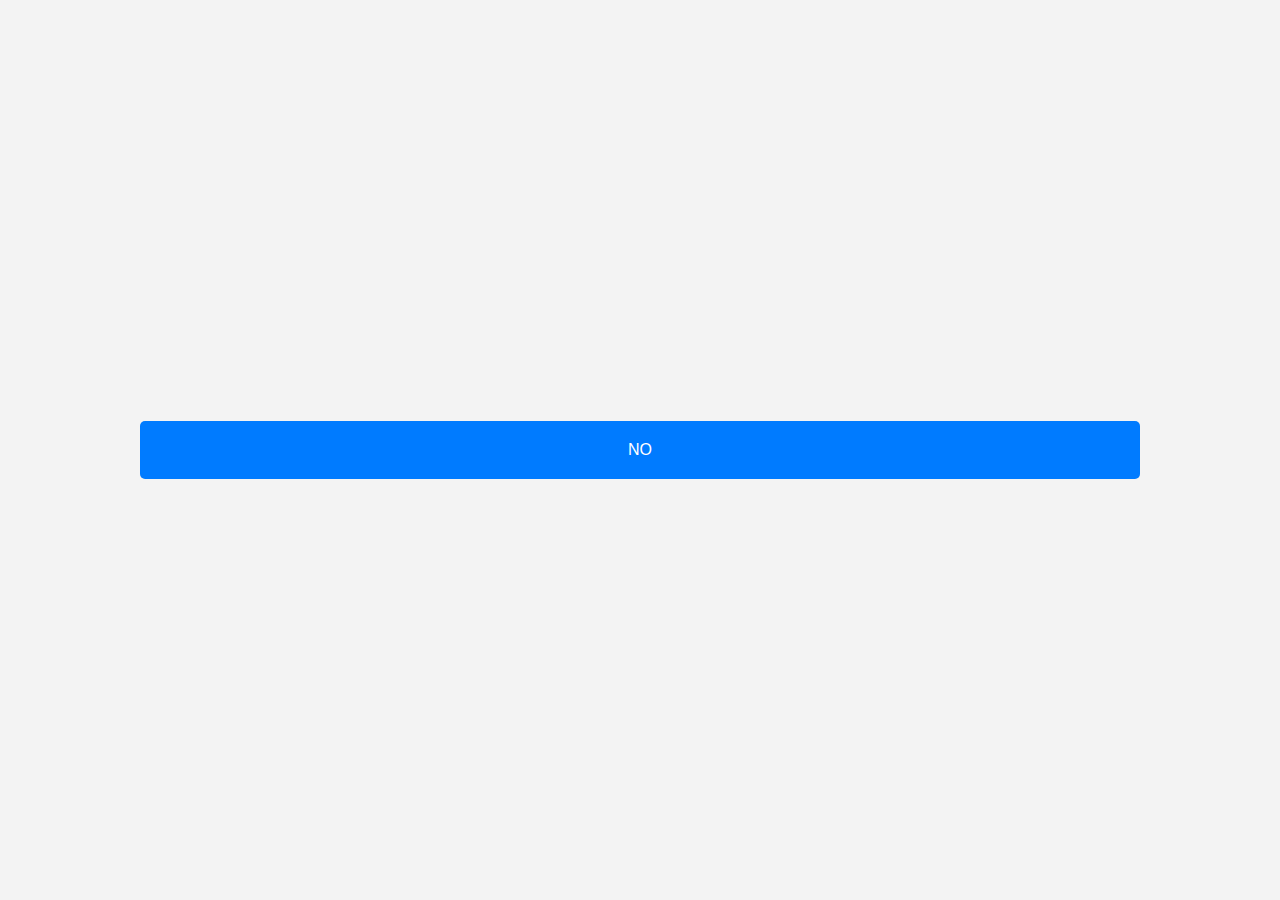
==== index.html @ 48264074 "Initial Commit" ====
<!DOCTYPE html>
<html>

<head>
    <title>Is There Game Night Tonight?</title>
    <link rel="stylesheet" type="text/css" href="styles/styles.css">
</head>

<body>
    <div class="container">
        <div class="box">NO</div>
    </div>
</body>

</html>
---- styles/styles.css ----
body {
    display: flex;
    justify-content: center;
    align-items: center;
    min-height: 100vh;
    margin: 0;
    background: #f3f3f3;
    font-family: Arial, sans-serif;
    padding: 0 10px;
    /* Add padding to the body */
}

.container {
    max-width: 1000px;
    min-width: 500px;
    width: 100%;
}

.box {
    background: #007BFF;
    color: #fff;
    margin: 20px 0;
    padding: 20px;
    text-align: center;
    border-radius: 5px;
}
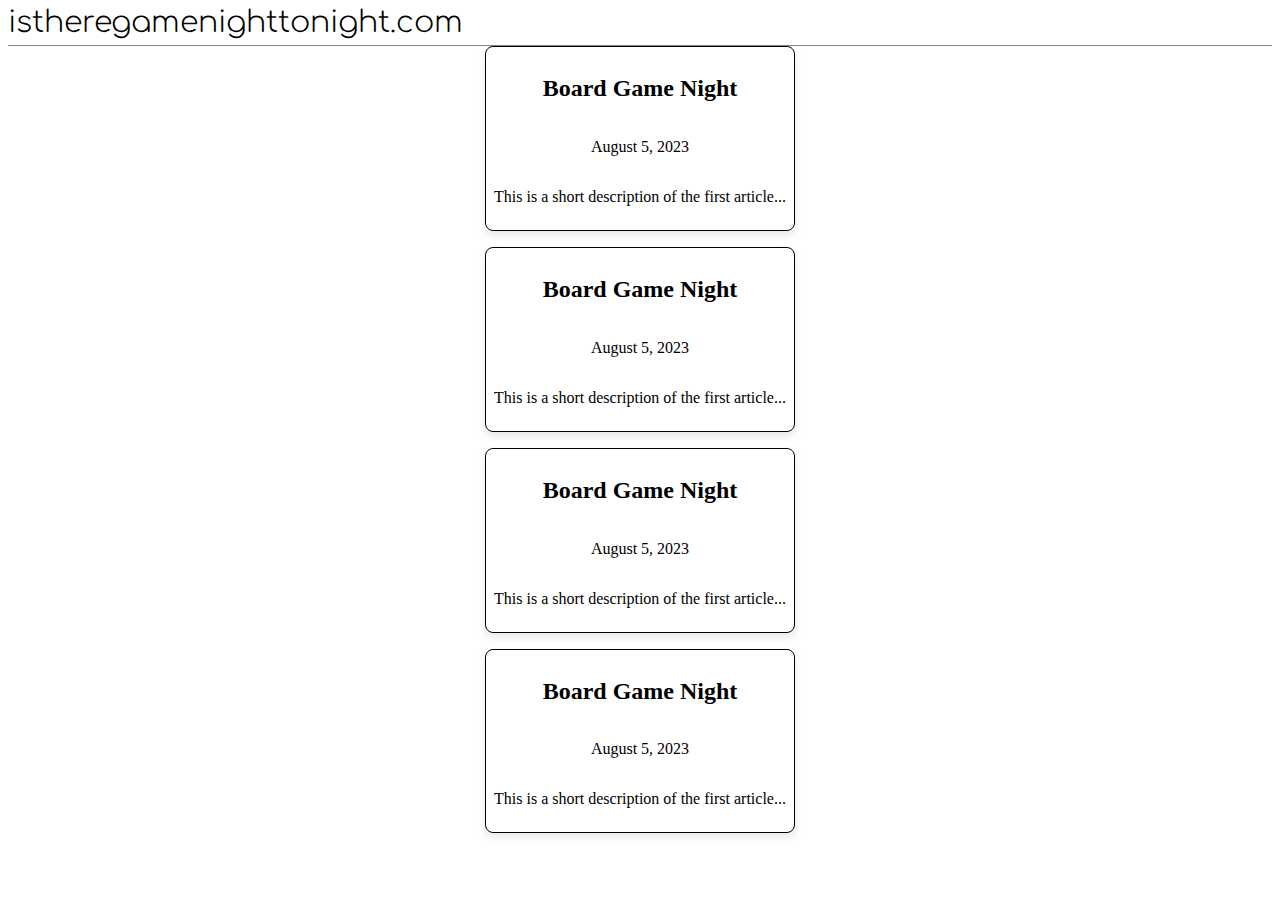
==== commit 5928ee62: "Initial design decisons" ====
--- a/index.html
+++ b/index.html
@@ -2,13 +2,36 @@
 <html>
 
 <head>
-    <title>Is There Game Night Tonight?</title>
     <link rel="stylesheet" type="text/css" href="styles/styles.css">
+    <link rel="stylesheet" href="https://fonts.googleapis.com/css2?family=Comfortaa:wght@300&display=swap" rel="stylesheet">
 </head>
 
 <body>
-    <div class="container">
-        <div class="box">NO</div>
+    <div class="menu-bar">
+        <h1 class="title">istheregamenighttonight.com</h1>
+    </div>
+
+    <div class="content">
+        <div class="event">
+            <h2 class="event-title">Board Game Night</h2>
+            <p class="event-date">August 5, 2023</p>
+            <p class="event-description">This is a short description of the first article...</p>
+        </div>
+        <div class="event">
+            <h2 class="event-title">Board Game Night</h2>
+            <p class="event-date">August 5, 2023</p>
+            <p class="event-description">This is a short description of the first article...</p>
+        </div>
+        <div class="event">
+            <h2 class="event-title">Board Game Night</h2>
+            <p class="event-date">August 5, 2023</p>
+            <p class="event-description">This is a short description of the first article...</p>
+        </div>
+        <div class="event">
+            <h2 class="event-title">Board Game Night</h2>
+            <p class="event-date">August 5, 2023</p>
+            <p class="event-description">This is a short description of the first article...</p>
+        </div>
     </div>
 </body>
 
--- a/styles/styles.css
+++ b/styles/styles.css
@@ -1,26 +1,40 @@
-body {
+.title {
+    font-family: 'Comfortaa';
+    font-weight: 1;
+    font-size: 30px;
+    line-height: 5px;
+    text-align: left;
+}
+
+.menu-bar {
+    width: 100%;
+    /* Change this to your preferred color */
+    border-bottom: 1px solid #888;
+    /* This creates the grey line */
+}
+
+.content {
     display: flex;
+    flex-direction: column;
     justify-content: center;
     align-items: center;
-    min-height: 100vh;
-    margin: 0;
-    background: #f3f3f3;
-    font-family: Arial, sans-serif;
-    padding: 0 10px;
-    /* Add padding to the body */
 }
 
-.container {
-    max-width: 1000px;
-    min-width: 500px;
-    width: 100%;
+.event {
+    display: flex;
+    flex-direction: column;
+    justify-content: center;
+    align-items: center;
+    border: 1px solid;
+    border-radius: 0.5rem;
+    padding: 0.5rem;
+    margin-bottom: 1rem;
+    box-shadow: 0 0.25rem 0.5rem rgba(0, 0, 0, 0.1);
 }
-
-.box {
-    background: #007BFF;
-    color: #fff;
-    margin: 20px 0;
-    padding: 20px;
-    text-align: center;
-    border-radius: 5px;
+/* Media query for devices with width less than or equal to 600px (generally smartphones) */
+@media only screen and (max-width: 600px) {
+    .title {
+        width: 100%;
+        text-align: center;
+    }
 }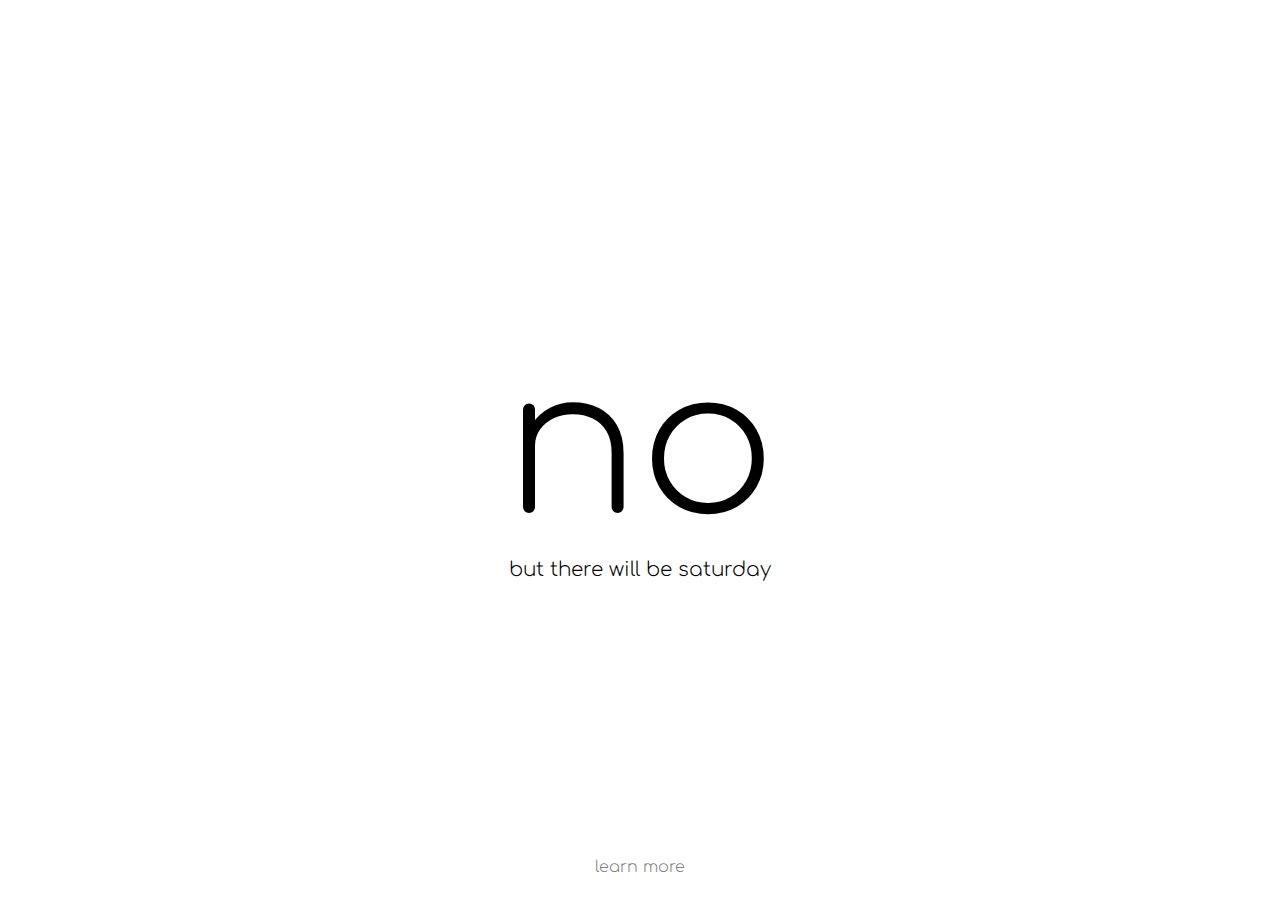
==== commit b68b4117: "First revision of CSS" ====
--- a/index.html
+++ b/index.html
@@ -3,35 +3,24 @@
 
 <head>
     <link rel="stylesheet" type="text/css" href="styles/styles.css">
-    <link rel="stylesheet" href="https://fonts.googleapis.com/css2?family=Comfortaa:wght@300&display=swap" rel="stylesheet">
+    <link rel="stylesheet" href="https://fonts.googleapis.com/css2?family=Comfortaa:wght@300&display=swap">
 </head>
 
 <body>
-    <div class="menu-bar">
-        <h1 class="title">istheregamenighttonight.com</h1>
-    </div>
-
-    <div class="content">
-        <div class="event">
-            <h2 class="event-title">Board Game Night</h2>
-            <p class="event-date">August 5, 2023</p>
-            <p class="event-description">This is a short description of the first article...</p>
-        </div>
-        <div class="event">
-            <h2 class="event-title">Board Game Night</h2>
-            <p class="event-date">August 5, 2023</p>
-            <p class="event-description">This is a short description of the first article...</p>
-        </div>
-        <div class="event">
-            <h2 class="event-title">Board Game Night</h2>
-            <p class="event-date">August 5, 2023</p>
-            <p class="event-description">This is a short description of the first article...</p>
-        </div>
-        <div class="event">
-            <h2 class="event-title">Board Game Night</h2>
-            <p class="event-date">August 5, 2023</p>
-            <p class="event-description">This is a short description of the first article...</p>
-        </div>
+    <div id = "site">
+        <section id="landing">
+            <div id="answer">
+                <div id="main-answer"></div>
+                <div id="sub-answer"></div>
+            </div>
+            <div id="more">
+                <a href="#info">learn more</a>
+            </div>
+        </section>
+        <section id="info">
+            Test info
+        </section>
+        <script src="scripts/answer.js"></script>
     </div>
 </body>
 
--- a/styles/styles.css
+++ b/styles/styles.css
@@ -1,36 +1,64 @@
-.title {
+body {
     font-family: 'Comfortaa';
     font-weight: 1;
-    font-size: 30px;
-    line-height: 5px;
-    text-align: left;
 }
 
-.menu-bar {
-    width: 100%;
-    /* Change this to your preferred color */
-    border-bottom: 1px solid #888;
-    /* This creates the grey line */
+#site {
+    height: 100vh;
+    scroll-snap-type: y mandatory;
+    overflow-y: scroll;
+    scroll-behavior: smooth;
 }
 
-.content {
+#landing {
     display: flex;
     flex-direction: column;
     justify-content: center;
     align-items: center;
+    height: 100vh;
+    scroll-snap-align: start;
+    position: relative;
 }
 
-.event {
+#answer {
+    display: flex;
+    flex-direction: column;
+    align-items: center;
+}
+
+#main-answer {
+    font-size: 200px;
+    text-align: center;
+}
+
+#sub-answer {
+    font-size: 20px;
+    line-height: 20px;
+    text-align: center;
+}
+
+#more {
+    align-items: flex-end;
+    text-decoration: none;
+    color: grey;
+    position: absolute;
+    bottom: 2em;
+}
+
+#more a {
+    text-decoration: none;
+    color: grey;
+}
+
+#info {
     display: flex;
     flex-direction: column;
     justify-content: center;
     align-items: center;
-    border: 1px solid;
-    border-radius: 0.5rem;
-    padding: 0.5rem;
-    margin-bottom: 1rem;
-    box-shadow: 0 0.25rem 0.5rem rgba(0, 0, 0, 0.1);
+    height: 100vh;
+    scroll-snap-align: start;
 }
+
 /* Media query for devices with width less than or equal to 600px (generally smartphones) */
 @media only screen and (max-width: 600px) {
     .title {
